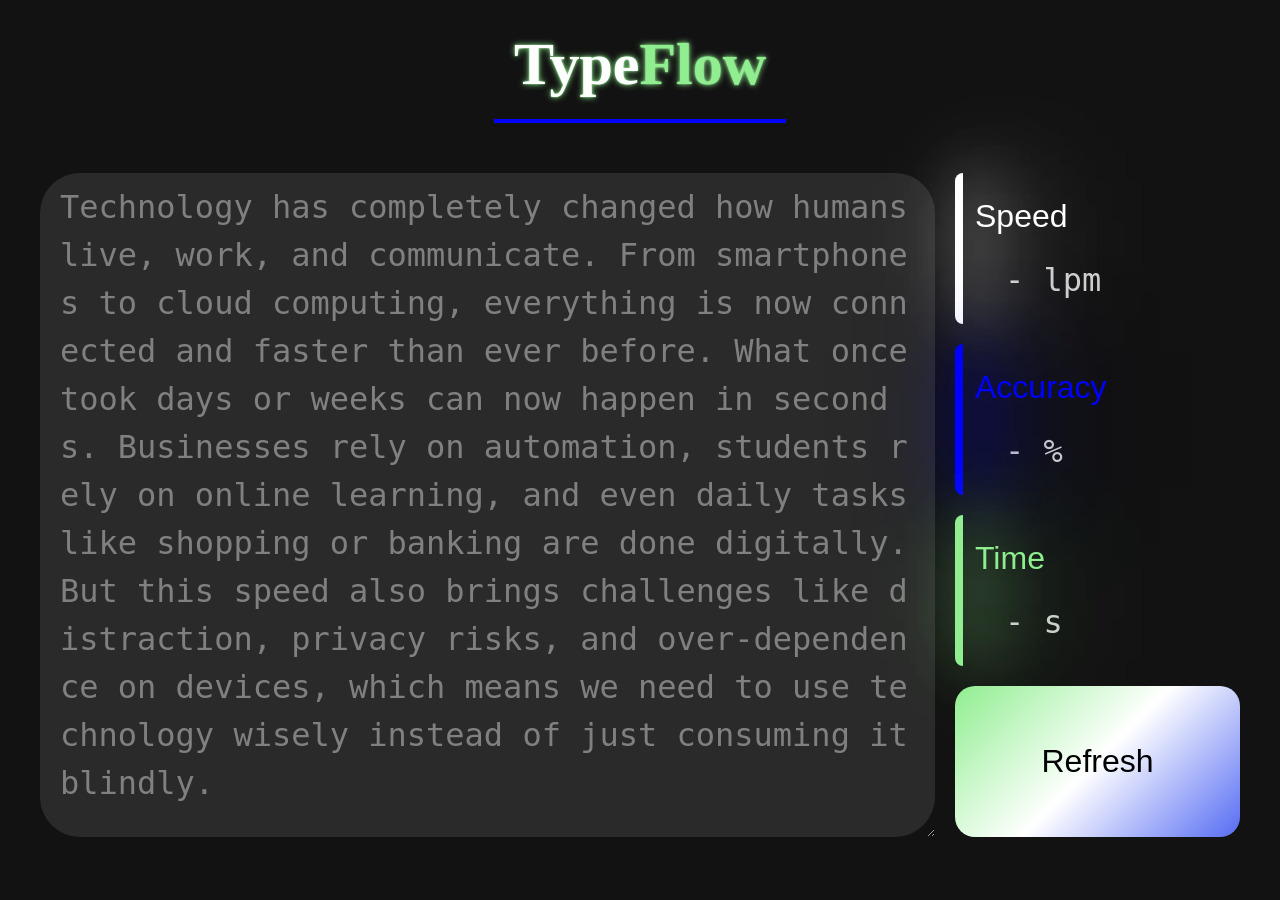
==== dashboard.html @ 067975bb "Create dashboard.html" ====
<!DOCTYPE html>
<html>

<head>
  <meta charset="UTF-8">
  <meta name="viewport" content="width=device-width, initial-scale=1">
  <link rel="stylesheet" href="style.css">
  <title>TypeFlow</title>
</head>

<body>
  <header>
    <h1><span id="type">Type</span><span id="flow">Flow</span></h1>
  </header>
  <main>
    <section id="paragraph">
      <form>
        <label class="input" for="txt-area" id="label"></label>
        <textarea class="input" id="txt-area" ></textarea>
      </form>
      <div class= "inf" id="lpm-container">
        <p class="variable">Speed</p>
        <p class="digit"><span class="num" id="lpm">-</span> lpm</p>
      </div>
      <div class="inf"  id="accuracy-container">
        <p class="variable">Accuracy</p>
        <p class="digit"><span class="num" id="accuracy">-</span> %</p>
      </div>
      <div class="inf" id="time-container">
        <p class="variable">Time</p>
        <p class="digit"><span class="num" id="time">-</span> s</p>
      </div>
      <div id="refresh-container" class="inf"><button id="refresh">Refresh</button></div>
    </section>
  </main>
  <script src="script.js"></script>
</body>

</html>
---- style.css ----
@import url('https://fonts.googleapis.com/css2?family=Nunito&display=swap');

/* header section */

header{
  display: flex;
  justify-content: center;
  align-items: center;
}
h1{
  display: inline-block;
  padding: 1rem;
  font-size: 3rem;
  margin: 0.5rem 0;
  text-align: center;
  border-bottom: 0.2rem solid blue;
  font-family: 'Rubik Glitch', cursive;
}
#type{
  color: white;
  text-shadow: 0 0 0.1rem lightgreen,
  0 0 0.3rem lightgreen;
}
#flow{
  text-shadow: 0 0 0.1rem lightgreen,
  0 0 0.3rem lightgreen;
  color: lightgreen;
}

/* body */
 
body{
  margin: 0;
  padding: 0;
  background-color: #121212;
  font-family: 'Nunito', sans-serif;
}
html{
  font-size: 62.5%;
}

/* section */

#paragraph{
  margin: 2rem 0 0 0;
  padding: 0 2rem;
  display: grid;
  grid-template-columns: 1fr 1fr 1fr 1fr;
  grid-auto-rows: auto;
  gap: 1rem;
  grid-template-areas: 
  "inp inp inp speed"
  "inp inp inp acc"
  "inp inp inp time"
  "inp inp inp btn";
}

/*left side */

.input{
  padding: 0.5rem 1rem 1.5rem 1rem;
  border-radius: 2rem;
  word-break: break-all;
  line-height: 1.5;
  border: none;
  grid-area: 1/1;
  font-size: 1.6rem;
  font-family: 'JetBrains Mono', monospace;
}
form{
  grid-area: inp;
  display: grid;
  padding: 0;
  margin: 0;
}
label{
  background: rgba(255,255,255, 0.1);
  color: gray;
  z-index: 1;
}
textarea{
  outline: none;
  color: white;
  background: transparent;
  z-index: 99;
}

/* right side */

.inf{
  min-height: 5rem;
  overflow: visible;
  border-radius: 0 1rem 1rem 0;
  padding: 0 1rem;
  display: flex;
  flex-direction: column;
  justify-content: space-evenly;
  position: relative;
  font-family: 'Orbitron', sans-serif;
  font-size: 1.6rem;
  color: white;
  perspective: 1000px;
}
.inf:hover{
  transform: scale(1.05);
  background: rgba(255,255,255, 0.05);
}
.inf:before {
  top: 0;
  left: 0;
  content: "";
  position: absolute;
  width: 0.4rem;
  height: 100%;
  border-radius: 1rem 0 0 1rem;
}

p{
  margin: 0;
}
.digit{
  color: rgba(255,255,255, 0.8);
  padding-left: 1.5rem;
  font-family: 'Share Tech Mono', monospace;
}
.variable{
  font-family: 'Orbitron', sans-serif;
}

#lpm-container:before{
  background: white;
  box-shadow: 0.8rem 0 3rem white, 1.6rem 0 5rem white, 2.4rem 0 8rem white;
}
#accuracy-container:before {
  background: blue;
  box-shadow: 0.8rem 0 3rem blue, 1.6rem 0 5rem blue, 2.4rem 0 8rem blue;
}
#time-container:before {
  background: lightgreen;
  box-shadow: 0.8rem 0 3rem lightgreen, 1.6rem 0 5rem lightgreen, 2.4rem 0 8rem lightgreen;
}

#accuracy-container{
  color: blue;
  grid-area: acc;
}
#time-container{
  color: lightgreen;
  grid-area: time;
}

#refresh-container{
  font-size: 1.6rem;
  justify-content: center;
  color: black;
  grid-area: btn;
  outline: none;
  border: none;
  border-radius: 1rem;
  background: linear-gradient(135deg, lightgreen, white, #566cf3
  )
}
#refresh{
  font-size: 1.6rem;
  text-align: center;
  height: 100%;
  width: 100%;
  border-radius: 1rem;
  outline: none;
  border: none;
  background: transparent;
}
#refresh:before {
  position: absolute;
  width: 0;
  height: 0;
  border-radius: 0;
}

/* media queries */

@media (max-width: 624px) {
  html{
    font-size: 12px;
  }
  #paragraph{
    grid-template-columns: 1fr;
    grid-auto-rows: auto;
    grid-template-areas: 
    "inp"
    "inp"
    "inp"
    "inp"
    "speed"
    "acc"
    "time"
    "btn"
    ;
  }
}

@media (min-width: 1024px) {
  html{
    font-size: 20px;
  }
}
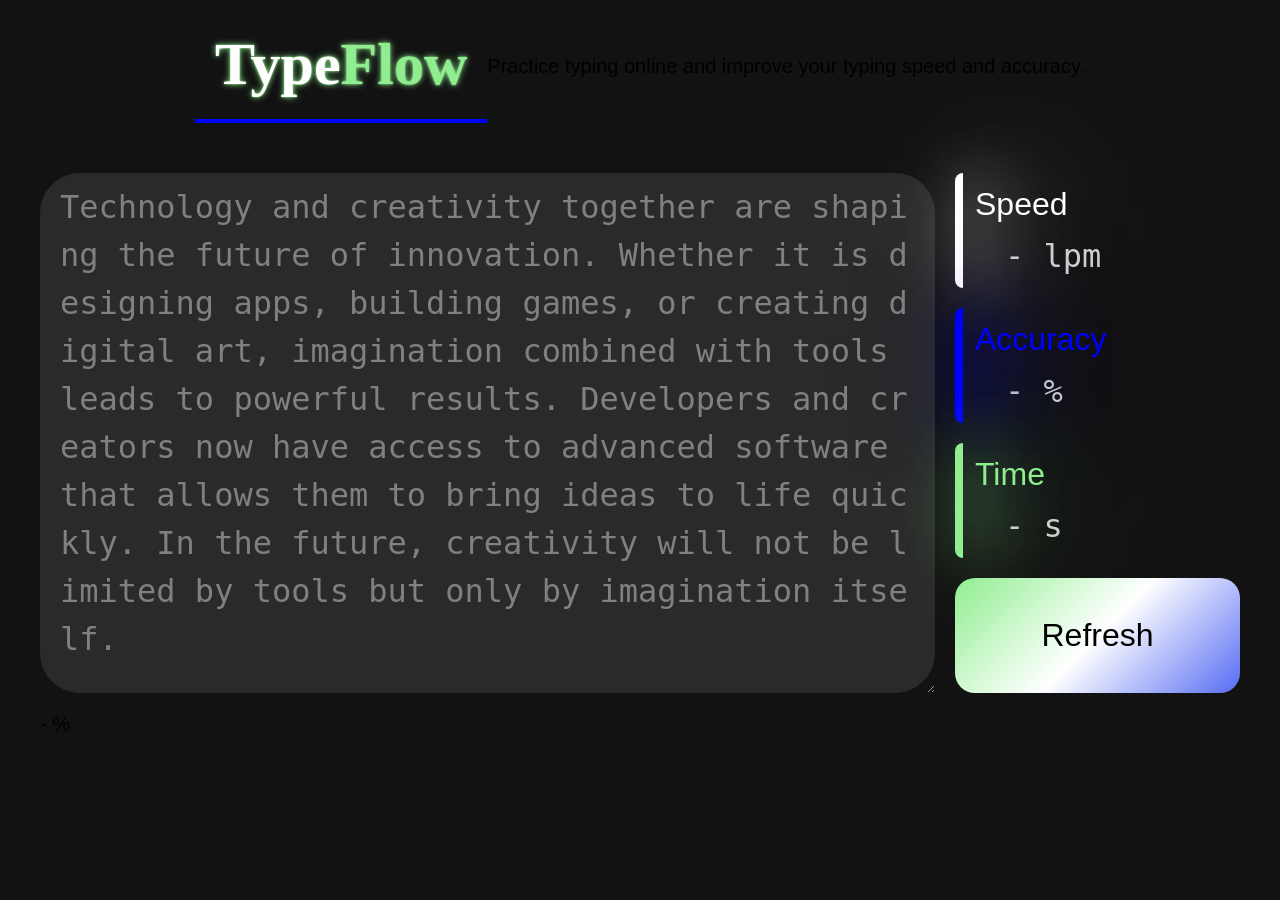
==== commit 8246c288: "Update dashboard.html" ====
--- a/dashboard.html
+++ b/dashboard.html
@@ -2,15 +2,18 @@
 <html>
 
 <head>
+  <title>TypeFlow - Free Online Typing Test</title>
+  <meta name="description"
+  content="Take a free typing test with TypeFlow. Measure typing speed, accuracy and improve keyboard skills.">
   <meta charset="UTF-8">
   <meta name="viewport" content="width=device-width, initial-scale=1">
   <link rel="stylesheet" href="style.css">
-  <title>TypeFlow</title>
 </head>
 
 <body>
   <header>
     <h1><span id="type">Type</span><span id="flow">Flow</span></h1>
+    <p id="heading">Practice typing online and improve your typing speed and accuracy.</p>
   </header>
   <main>
     <section id="paragraph">
@@ -18,7 +21,7 @@
         <label class="input" for="txt-area" id="label"></label>
         <textarea class="input" id="txt-area" ></textarea>
       </form>
-      <div class= "inf" id="lpm-container">
+      <div class="inf" id="lpm-container">
         <p class="variable">Speed</p>
         <p class="digit"><span class="num" id="lpm">-</span> lpm</p>
       </div>
@@ -30,7 +33,18 @@
         <p class="variable">Time</p>
         <p class="digit"><span class="num" id="time">-</span> s</p>
       </div>
-      <div id="refresh-container" class="inf"><button id="refresh">Refresh</button></div>
+      <div title="Ctrl + r" id="refresh-container" class="inf">
+        <button id="refresh" title="Ctrl + r">Refresh</button></div>
+      <div id="progress-container">
+        <div class="progress" id="bar-container">
+          <div id="bar-border">
+            <p id="bar"></p>
+          </div>
+        </div>
+        <div class="progress" id="num-container">
+          <p id="num"><span id="digit">-</span> %</p>
+        </div>
+      </div>
     </section>
   </main>
   <script src="script.js"></script>
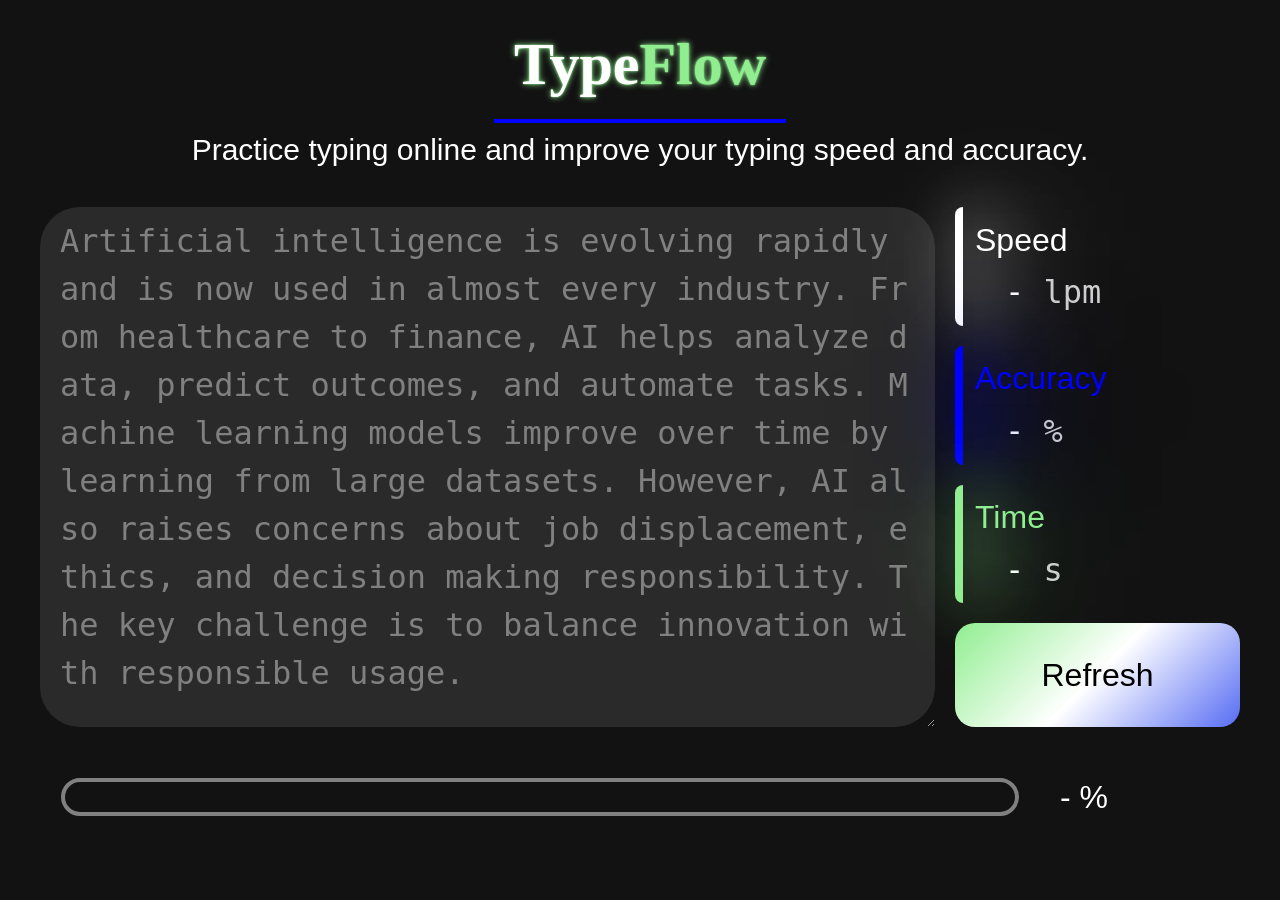
==== commit 8fa0e3b2: "Update dashboard.html" ====
--- a/dashboard.html
+++ b/dashboard.html
@@ -7,6 +7,7 @@
   content="Take a free typing test with TypeFlow. Measure typing speed, accuracy and improve keyboard skills.">
   <meta charset="UTF-8">
   <meta name="viewport" content="width=device-width, initial-scale=1">
+  <link rel="icon" type="image/png" href="logo.png">
   <link rel="stylesheet" href="style.css">
 </head>
 
--- a/style.css
+++ b/style.css
@@ -4,8 +4,14 @@
 
 header{
   display: flex;
-  justify-content: center;
+  justify-content: space-evenly;
   align-items: center;
+  flex-direction: column;
+  color: white;
+}
+#heading{
+  text-align: center;
+  font-size: 1.5rem;
 }
 h1{
   display: inline-block;
@@ -52,7 +58,8 @@
   "inp inp inp speed"
   "inp inp inp acc"
   "inp inp inp time"
-  "inp inp inp btn";
+  "inp inp inp btn"
+  "prog prog prog prog" ;
 }
 
 /*left side */
@@ -73,12 +80,12 @@
   padding: 0;
   margin: 0;
 }
-label{
+#label{
   background: rgba(255,255,255, 0.1);
   color: gray;
   z-index: 1;
 }
-textarea{
+#txt-area{
   outline: none;
   color: white;
   background: transparent;
@@ -114,7 +121,9 @@
   height: 100%;
   border-radius: 1rem 0 0 1rem;
 }
-
+.num{
+  color: white;
+}
 p{
   margin: 0;
 }
@@ -177,6 +186,49 @@
   border-radius: 0;
 }
 
+/* progress bar */
+
+#progress-container{
+  grid-area: prog;
+  padding: 0;
+  min-height: 5rem;
+  display: grid;
+  grid-template-columns: 1fr 1fr 1fr 1fr 1fr 1fr;
+  grid-auto-rows: auto;
+  grid-template-areas: "bar bar bar bar bar num";
+}
+#bar-container{
+  grid-area: bar;
+}
+#num-container{
+  grid-area: num;
+}
+.progress{
+  display: flex;
+  justify-content: center;
+  align-items: center;
+}
+#bar-border{
+  border: 0.2rem solid gray;
+  width: 95%;
+  height: 1.5rem;
+  border-radius: 1rem;
+  padding: 0;
+}
+#bar{
+  height: 100%;
+  border-radius: 1rem;
+  background: blue;
+  width: 0%;
+  transition: 0.2s;
+}
+#num{
+  color: white;
+  font-size: 1.6rem;
+  width: 80%;
+  line-height: 1.5;
+}
+
 /* media queries */
 
 @media (max-width: 624px) {
@@ -195,6 +247,7 @@
     "acc"
     "time"
     "btn"
+    "prog"
     ;
   }
 }
@@ -203,4 +256,7 @@
   html{
     font-size: 20px;
   }
-}
+  .inf{
+    min-height: 3rem;
+  }
+}
